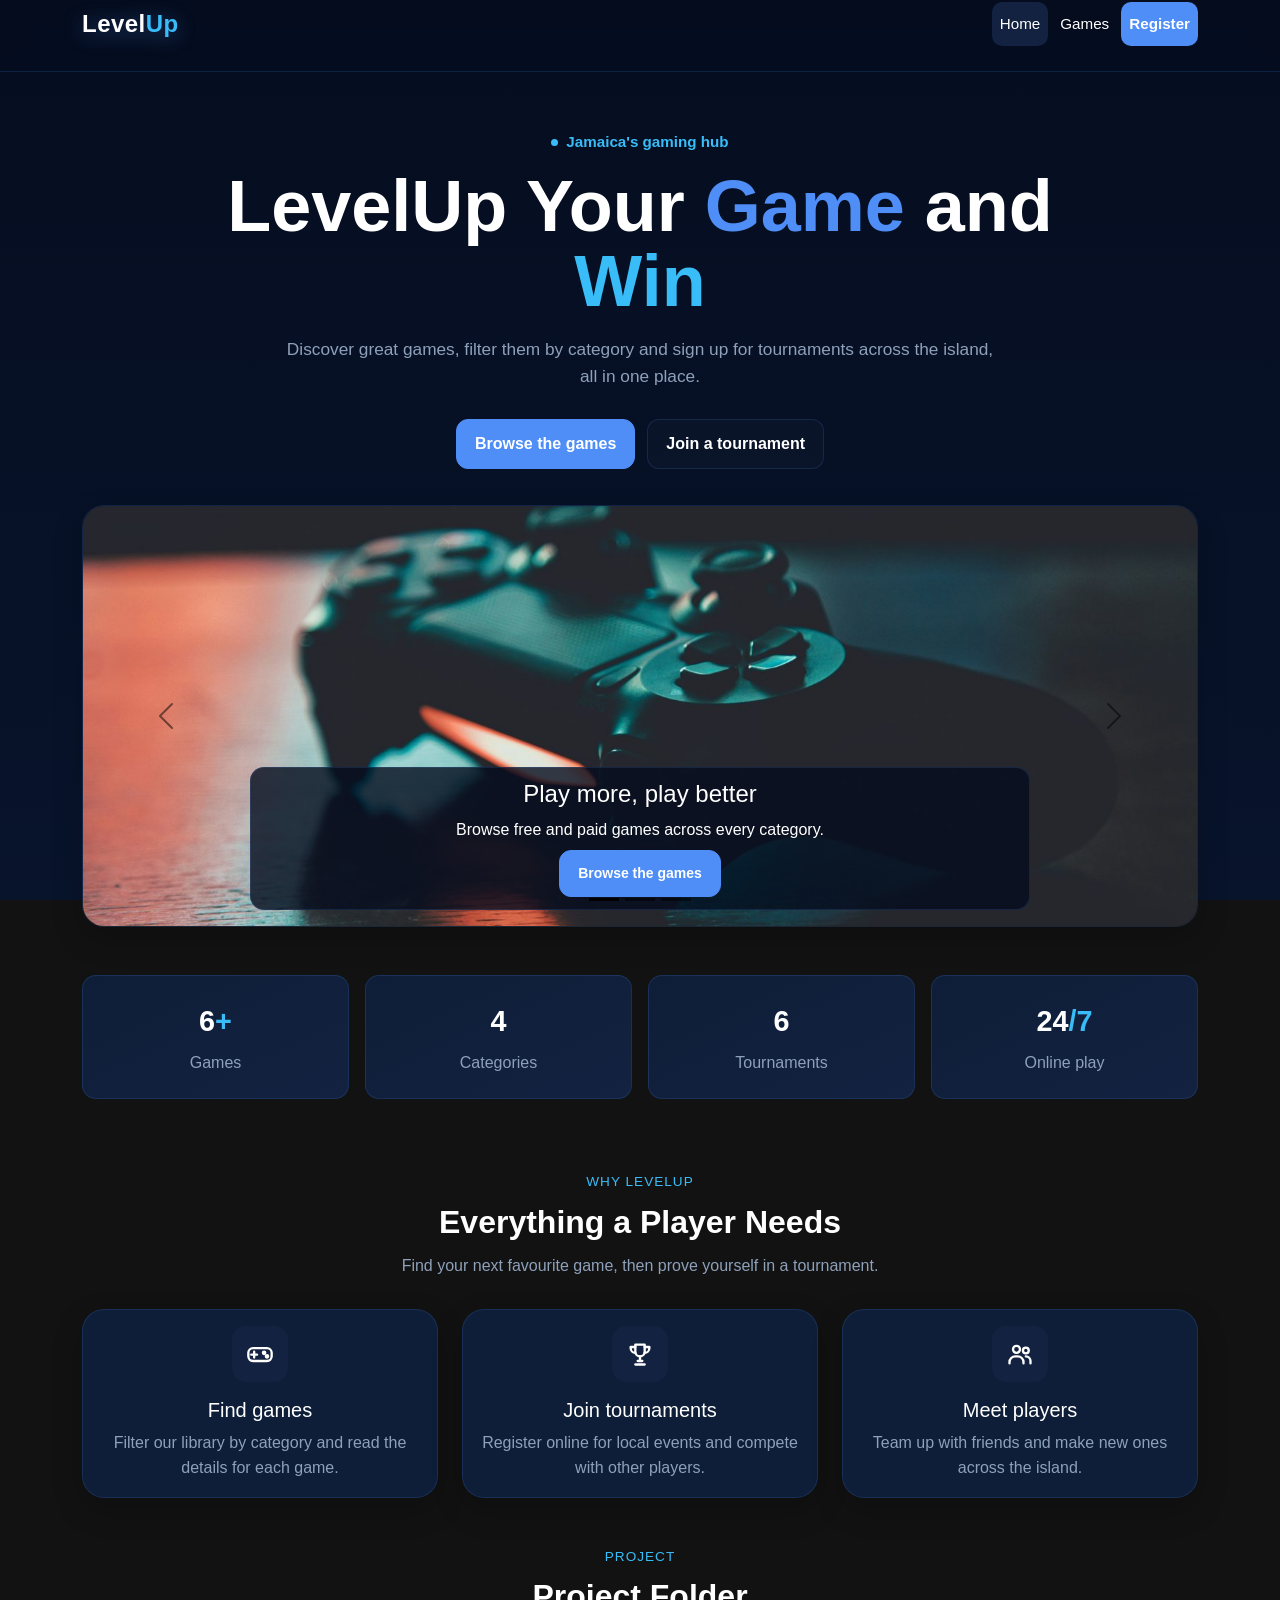
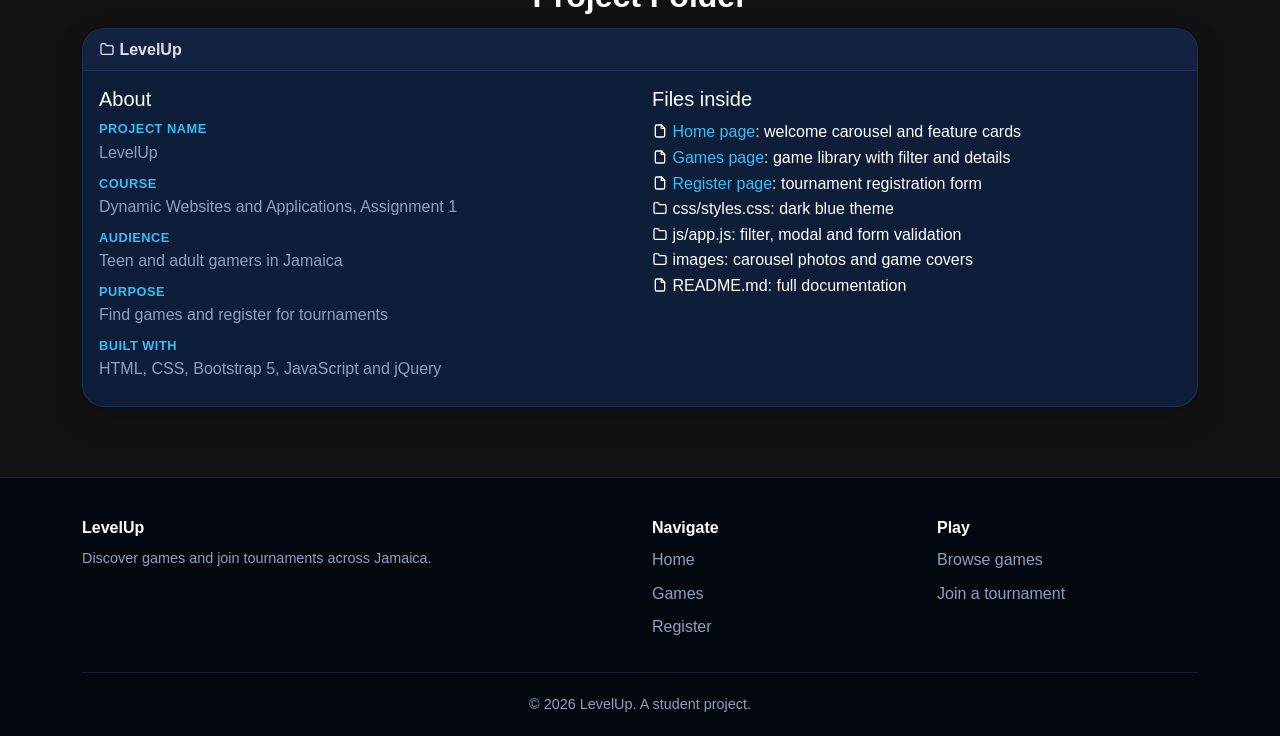
==== index.html @ 5cbb0c81 "Initial commit" ====
<!DOCTYPE html>
<html lang="en" data-bs-theme="dark">
<head>
  <meta charset="UTF-8">
  <meta name="viewport" content="width=device-width, initial-scale=1">
  <title>LevelUp | Home</title>
  <link href="https://cdn.jsdelivr.net/npm/bootstrap@5.3.3/dist/css/bootstrap.min.css" rel="stylesheet">
  <link href="css/styles.css" rel="stylesheet">
</head>
<body>
  <header class="site-header">
    <nav class="navbar navbar-expand-md py-0" aria-label="Main navigation">
      <div class="container">
        <a class="brand navbar-brand" href="home.html">Level<span class="brand-up">Up</span></a>
        <button class="navbar-toggler" type="button" data-bs-toggle="collapse" data-bs-target="#mainNav" aria-controls="mainNav" aria-expanded="false" aria-label="Toggle navigation">
          <span class="navbar-toggler-icon"></span>
        </button>
        <div class="collapse navbar-collapse" id="mainNav">
          <ul class="navbar-nav ms-auto align-items-md-center gap-md-1">
            <li class="nav-item"><a class="nav-link active" aria-current="page" href="home.html">Home</a></li>
            <li class="nav-item"><a class="nav-link" href="games.html">Games</a></li>
            <li class="nav-item"><a class="nav-link nav-cta" href="register.html">Register</a></li>
          </ul>
        </div>
      </div>
    </nav>
  </header>

  <main>
    <!-- Hero -->
    <section class="hero container">
      <div class="hero-inner">
        <div class="hero-badge">Jamaica's gaming hub</div>
        <h1>LevelUp Your <span class="accent">Game</span> and <span class="accent-cyan">Win</span></h1>
        <p class="hero-sub">Discover great games, filter them by category and sign up for tournaments across the island, all in one place.</p>
        <div class="hero-btns">
          <a href="games.html" class="btn btn-main">Browse the games</a>
          <a href="register.html" class="btn btn-outline-light">Join a tournament</a>
        </div>
      </div>
    </section>

    <!-- Bootstrap carousel -->
    <section class="container mb-4" aria-label="Featured highlights">
      <div id="heroCarousel" class="carousel slide">
        <div class="carousel-indicators">
          <button type="button" data-bs-target="#heroCarousel" data-bs-slide-to="0" class="active" aria-current="true" aria-label="Slide 1"></button>
          <button type="button" data-bs-target="#heroCarousel" data-bs-slide-to="1" aria-label="Slide 2"></button>
          <button type="button" data-bs-target="#heroCarousel" data-bs-slide-to="2" aria-label="Slide 3"></button>
        </div>
        <div class="carousel-inner">
          <div class="carousel-item active">
            <img src="images/banner.jpg" class="d-block w-100" alt="A game controller resting on a desk, lit by red and teal light">
            <div class="carousel-caption">
              <h2 class="h4">Play more, play better</h2>
              <p class="d-none d-sm-block mb-2">Browse free and paid games across every category.</p>
              <a href="games.html" class="btn btn-main btn-sm">Browse the games</a>
            </div>
          </div>
          <div class="carousel-item">
            <img src="images/banner-tournaments.jpg" class="d-block w-100" alt="A gold trophy cup on a grey background">
            <div class="carousel-caption">
              <h2 class="h4">Tournaments this month</h2>
              <p class="d-none d-sm-block mb-2">Race, shoot and score your way to the top.</p>
              <a href="register.html" class="btn btn-main btn-sm">Join a tournament</a>
            </div>
          </div>
          <div class="carousel-item">
            <img src="images/banner-community.jpg" class="d-block w-100" alt="Two players wearing headsets and playing games on monitors">
            <div class="carousel-caption">
              <h2 class="h4">Join the community</h2>
              <p class="d-none d-sm-block mb-2">Team up with friends and meet players across the island.</p>
              <a href="register.html" class="btn btn-main btn-sm">Register today</a>
            </div>
          </div>
        </div>
        <button class="carousel-control-prev" type="button" data-bs-target="#heroCarousel" data-bs-slide="prev">
          <span class="carousel-control-prev-icon" aria-hidden="true"></span>
          <span class="visually-hidden">Previous slide</span>
        </button>
        <button class="carousel-control-next" type="button" data-bs-target="#heroCarousel" data-bs-slide="next">
          <span class="carousel-control-next-icon" aria-hidden="true"></span>
          <span class="visually-hidden">Next slide</span>
        </button>
      </div>
    </section>

    <!-- Stats -->
    <section class="container py-4" aria-label="LevelUp at a glance">
      <div class="row g-3">
        <div class="col-6 col-md-3">
          <div class="stat">
            <div class="stat-num">6<span>+</span></div>
            <div class="stat-lbl">Games</div>
          </div>
        </div>
        <div class="col-6 col-md-3">
          <div class="stat">
            <div class="stat-num">4</div>
            <div class="stat-lbl">Categories</div>
          </div>
        </div>
        <div class="col-6 col-md-3">
          <div class="stat">
            <div class="stat-num">6</div>
            <div class="stat-lbl">Tournaments</div>
          </div>
        </div>
        <div class="col-6 col-md-3">
          <div class="stat">
            <div class="stat-num">24<span>/7</span></div>
            <div class="stat-lbl">Online play</div>
          </div>
        </div>
      </div>
    </section>

    <!-- Features -->
    <section class="container py-5">
      <div class="sec-eyebrow">Why LevelUp</div>
      <h2 class="sec-title">Everything a Player Needs</h2>
      <p class="sec-sub">Find your next favourite game, then prove yourself in a tournament.</p>
      <div class="row g-4">
        <div class="col-12 col-md-4">
          <article class="card h-100">
            <div class="card-body text-center">
              <div class="card-icon" aria-hidden="true"><svg width="28" height="28" viewBox="0 0 24 24" fill="none" stroke="currentColor" stroke-width="2" stroke-linecap="round" stroke-linejoin="round"><rect x="2" y="7" width="20" height="11" rx="4"/><path d="M7 10v5M4.5 12.5h5"/><circle cx="15.5" cy="11" r="1"/><circle cx="18" cy="14" r="1"/></svg></div>
              <h3 class="h5 card-title mt-3">Find games</h3>
              <p class="card-text">Filter our library by category and read the details for each game.</p>
            </div>
          </article>
        </div>
        <div class="col-12 col-md-4">
          <article class="card h-100">
            <div class="card-body text-center">
              <div class="card-icon" aria-hidden="true"><svg width="28" height="28" viewBox="0 0 24 24" fill="none" stroke="currentColor" stroke-width="2" stroke-linecap="round" stroke-linejoin="round"><path d="M8 4h8v6a4 4 0 0 1-8 0z"/><path d="M8 6H4v1a4 4 0 0 0 4 4M16 6h4v1a4 4 0 0 1-4 4M12 14v4M8 21h8M10 18h4"/></svg></div>
              <h3 class="h5 card-title mt-3">Join tournaments</h3>
              <p class="card-text">Register online for local events and compete with other players.</p>
            </div>
          </article>
        </div>
        <div class="col-12 col-md-4">
          <article class="card h-100">
            <div class="card-body text-center">
              <div class="card-icon" aria-hidden="true"><svg width="28" height="28" viewBox="0 0 24 24" fill="none" stroke="currentColor" stroke-width="2" stroke-linecap="round" stroke-linejoin="round"><circle cx="9" cy="8" r="3"/><path d="M3 20v-1a5 5 0 0 1 5-5h2a5 5 0 0 1 5 5v1"/><circle cx="17" cy="9" r="2.5"/><path d="M17 14a4 4 0 0 1 4 4v2"/></svg></div>
              <h3 class="h5 card-title mt-3">Meet players</h3>
              <p class="card-text">Team up with friends and make new ones across the island.</p>
            </div>
          </article>
        </div>
      </div>
    </section>

    <!-- Project folder -->
    <section class="container" aria-labelledby="folderHeading">
      <div class="sec-eyebrow">Project</div>
      <h2 class="sec-title" id="folderHeading">Project Folder</h2>
      <article class="card infobox">
        <div class="card-header fw-bold">
          <span aria-hidden="true"><svg width="1em" height="1em" viewBox="0 0 24 24" fill="none" stroke="currentColor" stroke-width="2" stroke-linecap="round" stroke-linejoin="round" style="vertical-align:-0.125em"><path d="M3 6a2 2 0 0 1 2-2h4l2 3h8a2 2 0 0 1 2 2v9a2 2 0 0 1-2 2H5a2 2 0 0 1-2-2z"/></svg></span> LevelUp
        </div>
        <div class="card-body">
          <div class="row g-4">
            <div class="col-12 col-md-6">
              <h3 class="h5">About</h3>
              <dl class="mb-0">
                <dt>Project name</dt>
                <dd>LevelUp</dd>
                <dt>Course</dt>
                <dd>Dynamic Websites and Applications, Assignment 1</dd>
                <dt>Audience</dt>
                <dd>Teen and adult gamers in Jamaica</dd>
                <dt>Purpose</dt>
                <dd>Find games and register for tournaments</dd>
                <dt>Built with</dt>
                <dd>HTML, CSS, Bootstrap 5, JavaScript and jQuery</dd>
              </dl>
            </div>
            <div class="col-12 col-md-6">
              <h3 class="h5">Files inside</h3>
              <ul class="list-unstyled mb-0">
                <li><span aria-hidden="true"><svg width="1em" height="1em" viewBox="0 0 24 24" fill="none" stroke="currentColor" stroke-width="2" stroke-linecap="round" stroke-linejoin="round" style="vertical-align:-0.125em"><path d="M14 3H7a2 2 0 0 0-2 2v14a2 2 0 0 0 2 2h10a2 2 0 0 0 2-2V8z"/><path d="M14 3v5h5"/></svg></span> <a href="home.html">Home page</a>: welcome carousel and feature cards</li>
                <li><span aria-hidden="true"><svg width="1em" height="1em" viewBox="0 0 24 24" fill="none" stroke="currentColor" stroke-width="2" stroke-linecap="round" stroke-linejoin="round" style="vertical-align:-0.125em"><path d="M14 3H7a2 2 0 0 0-2 2v14a2 2 0 0 0 2 2h10a2 2 0 0 0 2-2V8z"/><path d="M14 3v5h5"/></svg></span> <a href="games.html">Games page</a>: game library with filter and details</li>
                <li><span aria-hidden="true"><svg width="1em" height="1em" viewBox="0 0 24 24" fill="none" stroke="currentColor" stroke-width="2" stroke-linecap="round" stroke-linejoin="round" style="vertical-align:-0.125em"><path d="M14 3H7a2 2 0 0 0-2 2v14a2 2 0 0 0 2 2h10a2 2 0 0 0 2-2V8z"/><path d="M14 3v5h5"/></svg></span> <a href="register.html">Register page</a>: tournament registration form</li>
                <li><span aria-hidden="true"><svg width="1em" height="1em" viewBox="0 0 24 24" fill="none" stroke="currentColor" stroke-width="2" stroke-linecap="round" stroke-linejoin="round" style="vertical-align:-0.125em"><path d="M3 6a2 2 0 0 1 2-2h4l2 3h8a2 2 0 0 1 2 2v9a2 2 0 0 1-2 2H5a2 2 0 0 1-2-2z"/></svg></span> css/styles.css: dark blue theme</li>
                <li><span aria-hidden="true"><svg width="1em" height="1em" viewBox="0 0 24 24" fill="none" stroke="currentColor" stroke-width="2" stroke-linecap="round" stroke-linejoin="round" style="vertical-align:-0.125em"><path d="M3 6a2 2 0 0 1 2-2h4l2 3h8a2 2 0 0 1 2 2v9a2 2 0 0 1-2 2H5a2 2 0 0 1-2-2z"/></svg></span> js/app.js: filter, modal and form validation</li>
                <li><span aria-hidden="true"><svg width="1em" height="1em" viewBox="0 0 24 24" fill="none" stroke="currentColor" stroke-width="2" stroke-linecap="round" stroke-linejoin="round" style="vertical-align:-0.125em"><path d="M3 6a2 2 0 0 1 2-2h4l2 3h8a2 2 0 0 1 2 2v9a2 2 0 0 1-2 2H5a2 2 0 0 1-2-2z"/></svg></span> images: carousel photos and game covers</li>
                <li><span aria-hidden="true"><svg width="1em" height="1em" viewBox="0 0 24 24" fill="none" stroke="currentColor" stroke-width="2" stroke-linecap="round" stroke-linejoin="round" style="vertical-align:-0.125em"><path d="M14 3H7a2 2 0 0 0-2 2v14a2 2 0 0 0 2 2h10a2 2 0 0 0 2-2V8z"/><path d="M14 3v5h5"/></svg></span> README.md: full documentation</li>
              </ul>
            </div>
          </div>
        </div>
      </article>
    </section>
  </main>

  <footer class="site-footer">
    <div class="container">
      <div class="row g-4">
        <div class="col-12 col-md-6">
          <h2>LevelUp</h2>
          <p>Discover games and join tournaments across Jamaica.</p>
        </div>
        <div class="col-6 col-md-3">
          <h2>Navigate</h2>
          <a href="home.html">Home</a>
          <a href="games.html">Games</a>
          <a href="register.html">Register</a>
        </div>
        <div class="col-6 col-md-3">
          <h2>Play</h2>
          <a href="games.html">Browse games</a>
          <a href="register.html">Join a tournament</a>
        </div>
      </div>
      <div class="footer-bottom">
        <p class="mb-0">&copy; 2026 LevelUp. A student project.</p>
      </div>
    </div>
  </footer>

  <button type="button" class="scroll-top" id="scrollTop" aria-label="Back to top">&#8593;</button>

  <script src="https://code.jquery.com/jquery-3.7.1.min.js"></script>
  <script src="https://cdn.jsdelivr.net/npm/bootstrap@5.3.3/dist/js/bootstrap.bundle.min.js"></script>
  <script src="js/app.js"></script>
</body>
</html>
---- css/styles.css ----
/* LevelUp: dark navy theme with blue and cyan accents, layered on Bootstrap 5 */

:root {
  --bg: #050d1f;
  --bg2: #08142c;
  --card: #0e1e38;
  --card2: #132240;
  --blue: #4f8ef7;
  --blue2: #2e6fe0;
  --cyan: #38bdf8;
  --text: #ffffff;
  --muted: #8ea0ba;
  --border: rgba(79, 142, 247, 0.16);
  --radius: 14px;
  --radius-lg: 22px;
  --shadow: 0 12px 30px rgba(0, 0, 0, 0.22);
}

html {
}

body {
  background: linear-gradient(180deg, var(--bg), var(--bg2));
  background-attachment: fixed;
  color: var(--text);
  font-family: "Segoe UI", Arial, sans-serif;
  line-height: 1.6;
  min-height: 100vh;
}

a {
  color: var(--cyan);
  text-decoration: none;
}

h1, h2, h3, h4, h5 {
  font-weight: 800;
}

/* Keyboard focus is always visible */
a:focus-visible,
button:focus-visible,
input:focus-visible,
select:focus-visible,
textarea:focus-visible {
  outline: 3px solid var(--cyan);
  outline-offset: 2px;
}

/* ---------- Header and navigation ---------- */
.site-header {
  position: sticky;
  top: 0;
  z-index: 999;
  background: rgba(5, 13, 31, 0.88);
  backdrop-filter: blur(12px);
  border-bottom: 1px solid var(--border);
  min-height: 72px;
}

.brand {
  font-size: 1.5rem;
  font-weight: 900;
  letter-spacing: 0.02em;
  color: var(--text);
  filter: drop-shadow(0 3px 10px rgba(79, 142, 247, 0.45));
}

.brand .brand-up {
  color: var(--cyan);
}

.site-header .nav-link {
  color: var(--text);
  padding: 10px 14px;
  border-radius: 10px;
  font-size: 0.95rem;
}

.site-header .nav-cta {
  background: var(--blue);
  color: #fff;
  font-weight: 700;
}

/* ---------- Buttons ---------- */
.btn {
  border-radius: 12px;
  font-weight: 700;
  padding: 12px 18px;
}

.btn-main {
  background: var(--blue);
  border-color: var(--blue);
  color: #fff;
}

.btn-outline-light {
  border: 1px solid var(--border);
  background: rgba(255, 255, 255, 0.02);
  color: var(--text);
}

/* ---------- Hero ---------- */
.hero {
  padding: 56px 0 36px;
  text-align: center;
}

.hero-inner {
  max-width: 850px;
  margin: auto;
}

.hero-badge {
  display: inline-flex;
  align-items: center;
  gap: 8px;
  color: var(--cyan);
  font-weight: 700;
  font-size: 0.95rem;
  margin-bottom: 14px;
}

.hero-badge::before {
  content: "";
  width: 7px;
  height: 7px;
  border-radius: 50%;
  background: var(--cyan);
}

.hero h1 {
  font-size: clamp(2.3rem, 6vw, 4.5rem);
  line-height: 1.05;
  margin-bottom: 16px;
}

.accent {
  color: var(--blue);
}

.accent-cyan {
  color: var(--cyan);
}

.hero-sub {
  color: var(--muted);
  max-width: 720px;
  margin: auto;
  font-size: 1.08rem;
}

.hero-btns {
  margin-top: 28px;
  display: flex;
  justify-content: center;
  gap: 12px;
  flex-wrap: wrap;
}

/* ---------- Carousel ---------- */
.carousel-inner {
  border-radius: var(--radius-lg);
  border: 1px solid var(--border);
  box-shadow: var(--shadow);
}

.carousel-item img {
  max-height: 420px;
  object-fit: cover;
}

.carousel-caption {
  color: #ffffff;
  background: rgba(5, 13, 31, 0.8);
  border: 1px solid var(--border);
  border-radius: var(--radius);
  bottom: 1rem;
  padding: 0.75rem 1rem;
}

.carousel-indicators [data-bs-target] {
  background-color: var(--cyan);
}

/* ---------- Stats ---------- */
.stat {
  background: linear-gradient(155deg, var(--card), var(--card2));
  padding: 22px;
  border-radius: var(--radius);
  text-align: center;
  border: 1px solid var(--border);
  position: relative;
  overflow: hidden;
  height: 100%;
}

.stat-num {
  font-size: 1.8rem;
  font-weight: 900;
}

.stat-num span {
  color: var(--cyan);
}

.stat-lbl {
  color: var(--muted);
  margin-top: 6px;
}

/* ---------- Section headings ---------- */
.sec-eyebrow {
  color: var(--cyan);
  text-transform: uppercase;
  font-size: 0.85rem;
  letter-spacing: 1px;
  margin-bottom: 10px;
  text-align: center;
}

.sec-title {
  text-align: center;
  font-size: 2rem;
  margin-bottom: 12px;
}

.sec-sub {
  color: var(--muted);
  text-align: center;
  max-width: 700px;
  margin: 0 auto 30px;
}

.page-header {
  padding: 40px 0 24px;
  border-bottom: 1px solid var(--border);
  margin-bottom: 28px;
}

.page-header h1 {
  font-size: clamp(1.8rem, 4vw, 2.8rem);
  margin-bottom: 8px;
}

.page-header p {
  color: var(--muted);
  margin-bottom: 0;
}

/* ---------- Cards ---------- */
.card {
  --bs-card-bg: var(--card);
  --bs-card-color: var(--text);
  --bs-card-border-color: var(--border);
  --bs-card-cap-bg: var(--card2);
  border-radius: var(--radius-lg);
  box-shadow: var(--shadow);
}

.card-header {
  border-bottom: 1px solid var(--border);
  border-radius: var(--radius-lg) var(--radius-lg) 0 0 !important;
}

.card-text {
  color: var(--muted);
}

.card-icon,
.game-icon {
  width: 56px;
  height: 56px;
  display: grid;
  place-items: center;
  margin: 0 auto 6px;
  border-radius: 14px;
  background: var(--card2);
  font-size: 1.8rem;
}

.infobox dt {
  color: var(--cyan);
  font-size: 0.8rem;
  text-transform: uppercase;
  letter-spacing: 0.5px;
}

.infobox dd {
  color: var(--muted);
}

/* ---------- Forms ---------- */
.form-label {
  font-size: 0.85rem;
  font-weight: 600;
  color: var(--muted);
  text-transform: uppercase;
  letter-spacing: 0.4px;
}

.form-control,
.form-select {
  background-color: var(--bg2);
  border: 1px solid var(--border);
  border-radius: 10px;
  color: var(--text);
  padding: 10px 14px;
}

.form-control:focus,
.form-select:focus {
  background-color: var(--bg2);
  border-color: var(--blue);
  box-shadow: 0 0 0 0.2rem rgba(79, 142, 247, 0.25);
  color: var(--text);
}

.form-check-input:checked {
  background-color: var(--blue);
  border-color: var(--blue);
}

.form-panel {
  background: var(--card);
  border: 1px solid var(--border);
  border-radius: var(--radius-lg);
  padding: 32px;
  box-shadow: var(--shadow);
}

/* ---------- Modal and toast ---------- */
.modal-content {
  background: var(--card);
  color: var(--text);
  border: 1px solid var(--border);
  border-radius: var(--radius-lg);
  box-shadow: 0 20px 60px rgba(0, 0, 0, 0.5);
}

.modal-header,
.modal-footer {
  border-color: var(--border);
}

.toast {
  border-radius: var(--radius);
}

/* ---------- Footer ---------- */
.site-footer {
  margin-top: 70px;
  background: #030810;
  border-top: 1px solid var(--border);
  padding: 40px 0 20px;
}

.site-footer h2 {
  font-size: 1rem;
  margin-bottom: 10px;
}

.site-footer a {
  display: block;
  color: var(--muted);
  margin-bottom: 8px;
}

.site-footer p {
  color: var(--muted);
  font-size: 0.9rem;
}

.footer-bottom {
  margin-top: 24px;
  padding-top: 20px;
  border-top: 1px solid var(--border);
  text-align: center;
  color: var(--muted);
  font-size: 0.85rem;
}

/* ---------- Scroll to top ---------- */
.scroll-top {
  position: fixed;
  bottom: 24px;
  right: 24px;
  width: 42px;
  height: 42px;
  border-radius: 50%;
  background: var(--card2);
  border: 1px solid var(--border);
  color: var(--text);
  font-size: 1.1rem;
  display: none;
  align-items: center;
  justify-content: center;
  z-index: 900;
}

main {
}

@media (max-width: 767.98px) {
  .site-header .navbar-collapse {
    padding: 12px 0;
  }

  .hero {
    padding-top: 32px;
  }

  .form-panel {
    padding: 24px 18px;
  }
}

/* On phones the carousel caption sits under the picture instead of covering it */
@media (max-width: 575.98px) {
  .carousel-caption {
    position: static;
    border: 0;
    border-radius: 0;
    background: var(--card);
    padding: 1rem;
  }
}

/* Game cover pictures on the cards */
.game-cover {
  height: 180px;
  object-fit: cover;
}

/* Carousel writing is always white */
.carousel .carousel-caption,
.carousel .carousel-caption h2,
.carousel .carousel-caption p {
  color: #ffffff;
}

/* ---------- Plain states: no hover effects or animations ---------- */
a:hover { color: var(--cyan); }
.btn-main:hover { background: var(--blue); border-color: var(--blue); color: #fff; }
.btn-outline-light:hover { background: rgba(255, 255, 255, 0.02); border-color: var(--border); color: var(--text); }
.site-header .nav-link.active { background: var(--card2); }
.site-header .nav-link:not(.active):not(.nav-cta):hover { background: none; color: var(--text); }
.site-header .nav-cta:hover { background: var(--blue); color: #fff; }
.site-footer a:hover { color: var(--muted); }
.carousel-item { transition: none; }
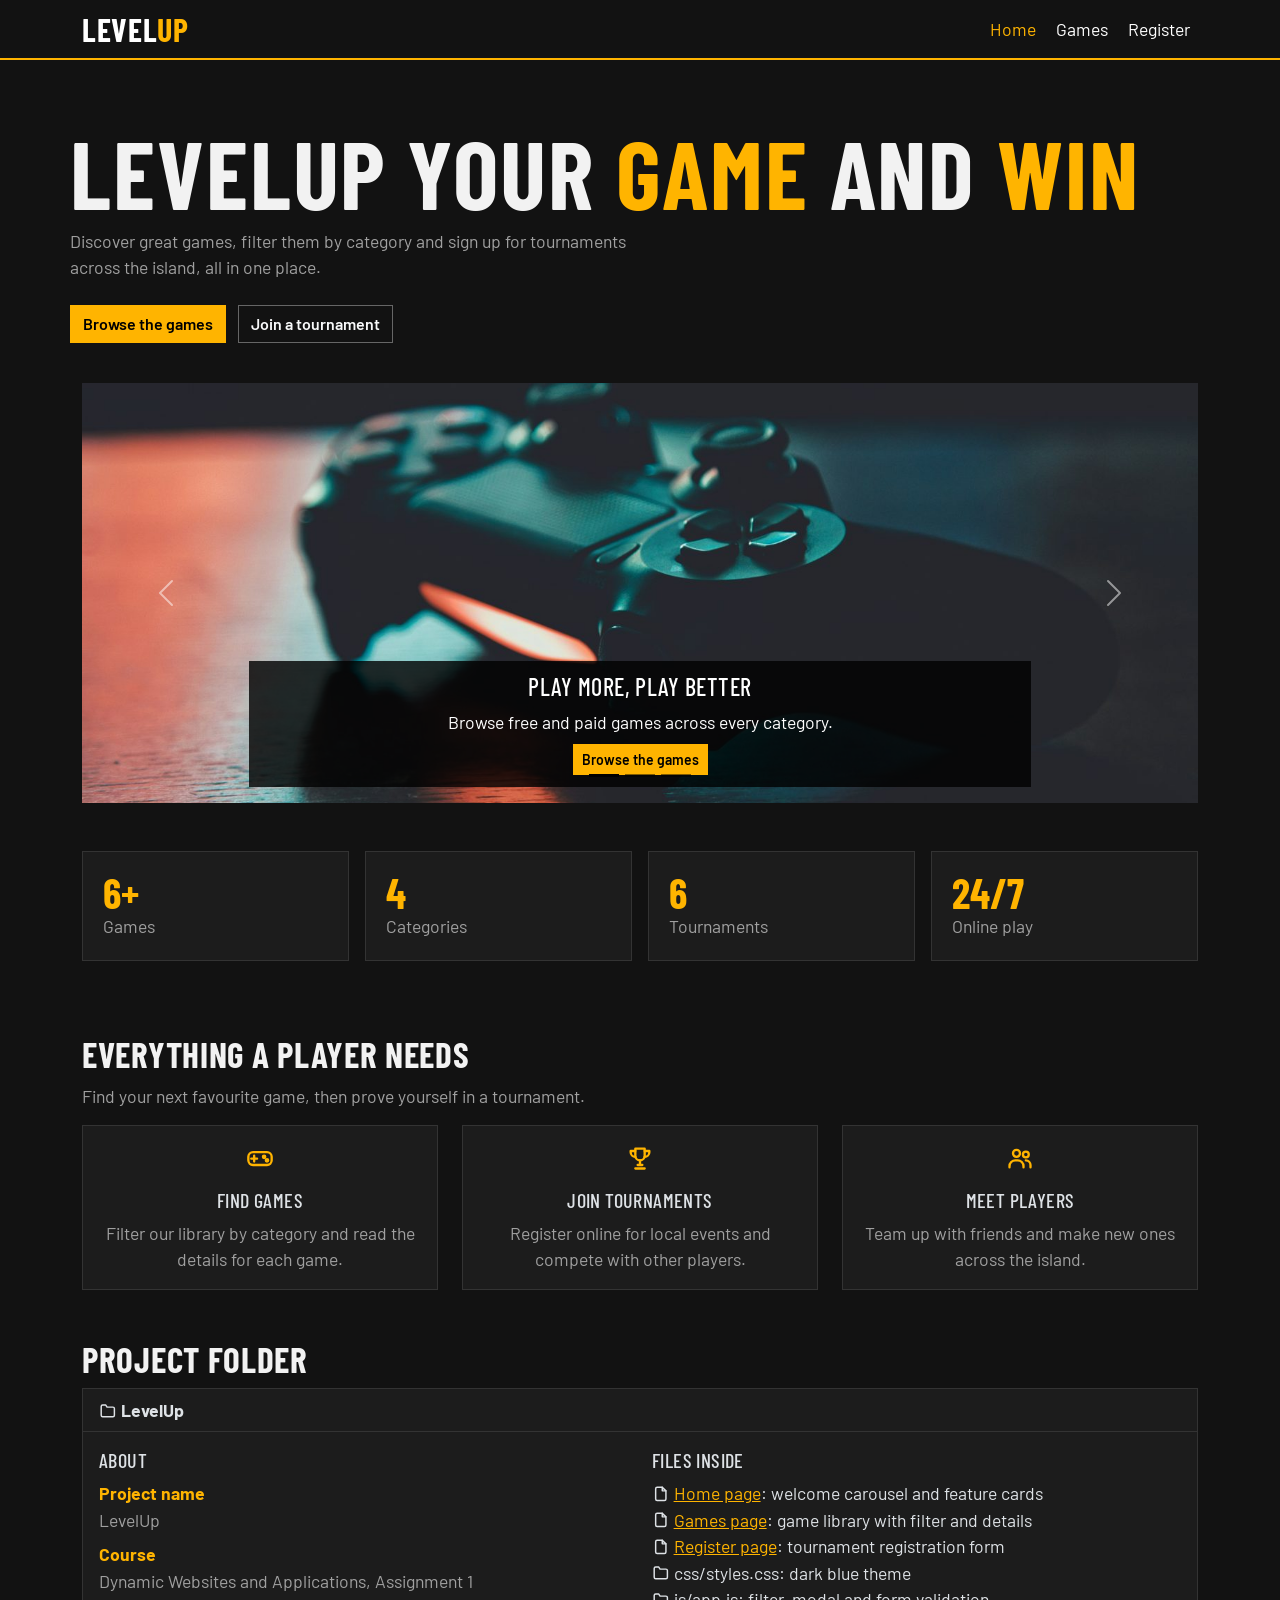
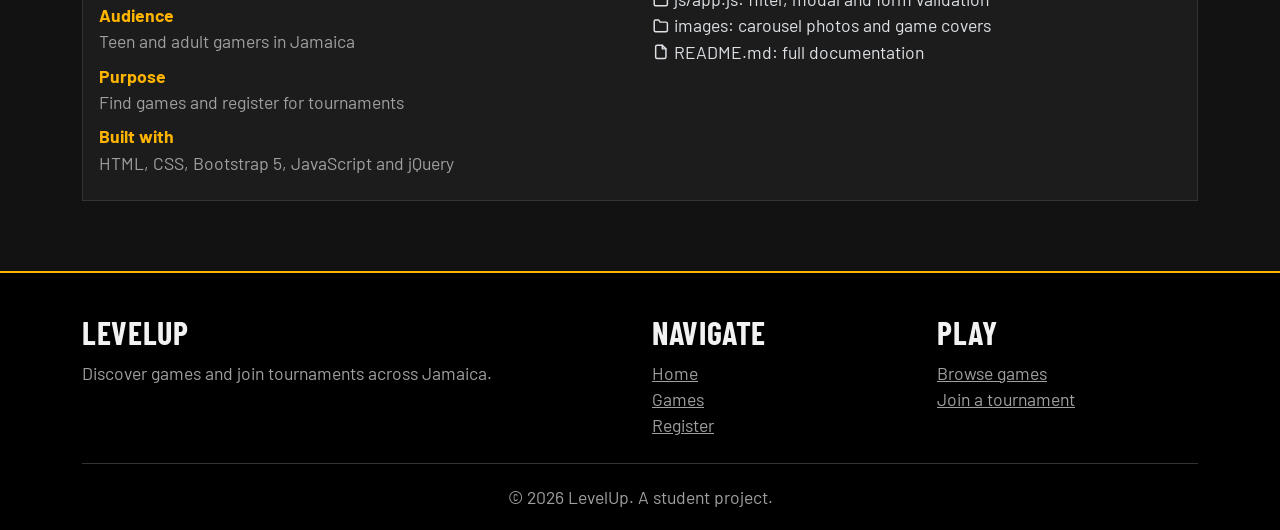
==== commit 94e537c7: "Style Changes and propper labeling" ====
--- a/index.html
+++ b/index.html
@@ -4,34 +4,37 @@
   <meta charset="UTF-8">
   <meta name="viewport" content="width=device-width, initial-scale=1">
   <title>LevelUp | Home</title>
+  <!-- Styles: Bootstrap, then the fonts, then our own file last so it can override Bootstrap -->
   <link href="https://cdn.jsdelivr.net/npm/bootstrap@5.3.3/dist/css/bootstrap.min.css" rel="stylesheet">
+  <link href="https://fonts.googleapis.com/css2?family=Barlow:wght@400;600&family=Barlow+Condensed:wght@700&display=swap" rel="stylesheet">
   <link href="css/styles.css" rel="stylesheet">
 </head>
 <body>
+  <!-- Navigation bar (the same on every page) -->
   <header class="site-header">
     <nav class="navbar navbar-expand-md py-0" aria-label="Main navigation">
       <div class="container">
-        <a class="brand navbar-brand" href="home.html">Level<span class="brand-up">Up</span></a>
+        <a class="brand navbar-brand" href="index.html">Level<span class="brand-up">Up</span></a>
         <button class="navbar-toggler" type="button" data-bs-toggle="collapse" data-bs-target="#mainNav" aria-controls="mainNav" aria-expanded="false" aria-label="Toggle navigation">
           <span class="navbar-toggler-icon"></span>
         </button>
         <div class="collapse navbar-collapse" id="mainNav">
           <ul class="navbar-nav ms-auto align-items-md-center gap-md-1">
-            <li class="nav-item"><a class="nav-link active" aria-current="page" href="home.html">Home</a></li>
+            <li class="nav-item"><a class="nav-link active" aria-current="page" href="index.html">Home</a></li>
             <li class="nav-item"><a class="nav-link" href="games.html">Games</a></li>
-            <li class="nav-item"><a class="nav-link nav-cta" href="register.html">Register</a></li>
+            <li class="nav-item"><a class="nav-link" href="register.html">Register</a></li>
           </ul>
         </div>
       </div>
     </nav>
   </header>
 
+  <!-- Main content of this page -->
   <main>
     <!-- Hero -->
     <section class="hero container">
       <div class="hero-inner">
-        <div class="hero-badge">Jamaica's gaming hub</div>
-        <h1>LevelUp Your <span class="accent">Game</span> and <span class="accent-cyan">Win</span></h1>
+        <h1>LevelUp Your <span class="accent">Game</span> and <span class="accent">Win</span></h1>
         <p class="hero-sub">Discover great games, filter them by category and sign up for tournaments across the island, all in one place.</p>
         <div class="hero-btns">
           <a href="games.html" class="btn btn-main">Browse the games</a>
@@ -117,7 +120,6 @@
 
     <!-- Features -->
     <section class="container py-5">
-      <div class="sec-eyebrow">Why LevelUp</div>
       <h2 class="sec-title">Everything a Player Needs</h2>
       <p class="sec-sub">Find your next favourite game, then prove yourself in a tournament.</p>
       <div class="row g-4">
@@ -153,7 +155,6 @@
 
     <!-- Project folder -->
     <section class="container" aria-labelledby="folderHeading">
-      <div class="sec-eyebrow">Project</div>
       <h2 class="sec-title" id="folderHeading">Project Folder</h2>
       <article class="card infobox">
         <div class="card-header fw-bold">
@@ -179,7 +180,7 @@
             <div class="col-12 col-md-6">
               <h3 class="h5">Files inside</h3>
               <ul class="list-unstyled mb-0">
-                <li><span aria-hidden="true"><svg width="1em" height="1em" viewBox="0 0 24 24" fill="none" stroke="currentColor" stroke-width="2" stroke-linecap="round" stroke-linejoin="round" style="vertical-align:-0.125em"><path d="M14 3H7a2 2 0 0 0-2 2v14a2 2 0 0 0 2 2h10a2 2 0 0 0 2-2V8z"/><path d="M14 3v5h5"/></svg></span> <a href="home.html">Home page</a>: welcome carousel and feature cards</li>
+                <li><span aria-hidden="true"><svg width="1em" height="1em" viewBox="0 0 24 24" fill="none" stroke="currentColor" stroke-width="2" stroke-linecap="round" stroke-linejoin="round" style="vertical-align:-0.125em"><path d="M14 3H7a2 2 0 0 0-2 2v14a2 2 0 0 0 2 2h10a2 2 0 0 0 2-2V8z"/><path d="M14 3v5h5"/></svg></span> <a href="index.html">Home page</a>: welcome carousel and feature cards</li>
                 <li><span aria-hidden="true"><svg width="1em" height="1em" viewBox="0 0 24 24" fill="none" stroke="currentColor" stroke-width="2" stroke-linecap="round" stroke-linejoin="round" style="vertical-align:-0.125em"><path d="M14 3H7a2 2 0 0 0-2 2v14a2 2 0 0 0 2 2h10a2 2 0 0 0 2-2V8z"/><path d="M14 3v5h5"/></svg></span> <a href="games.html">Games page</a>: game library with filter and details</li>
                 <li><span aria-hidden="true"><svg width="1em" height="1em" viewBox="0 0 24 24" fill="none" stroke="currentColor" stroke-width="2" stroke-linecap="round" stroke-linejoin="round" style="vertical-align:-0.125em"><path d="M14 3H7a2 2 0 0 0-2 2v14a2 2 0 0 0 2 2h10a2 2 0 0 0 2-2V8z"/><path d="M14 3v5h5"/></svg></span> <a href="register.html">Register page</a>: tournament registration form</li>
                 <li><span aria-hidden="true"><svg width="1em" height="1em" viewBox="0 0 24 24" fill="none" stroke="currentColor" stroke-width="2" stroke-linecap="round" stroke-linejoin="round" style="vertical-align:-0.125em"><path d="M3 6a2 2 0 0 1 2-2h4l2 3h8a2 2 0 0 1 2 2v9a2 2 0 0 1-2 2H5a2 2 0 0 1-2-2z"/></svg></span> css/styles.css: dark blue theme</li>
@@ -194,6 +195,7 @@
     </section>
   </main>
 
+  <!-- Footer (the same on every page) -->
   <footer class="site-footer">
     <div class="container">
       <div class="row g-4">
@@ -203,7 +205,7 @@
         </div>
         <div class="col-6 col-md-3">
           <h2>Navigate</h2>
-          <a href="home.html">Home</a>
+          <a href="index.html">Home</a>
           <a href="games.html">Games</a>
           <a href="register.html">Register</a>
         </div>
@@ -219,8 +221,10 @@
     </div>
   </footer>
 
+  <!-- Back to top button (shown by app.js after scrolling) -->
   <button type="button" class="scroll-top" id="scrollTop" aria-label="Back to top">&#8593;</button>
 
+  <!-- Scripts: jQuery, Bootstrap, then our own code -->
   <script src="https://code.jquery.com/jquery-3.7.1.min.js"></script>
   <script src="https://cdn.jsdelivr.net/npm/bootstrap@5.3.3/dist/js/bootstrap.bundle.min.js"></script>
   <script src="js/app.js"></script>
--- a/css/styles.css
+++ b/css/styles.css
@@ -1,237 +1,118 @@
-/* LevelUp: dark navy theme with blue and cyan accents, layered on Bootstrap 5 */
-
+/*
+  LevelUp styles
+  Bootstrap does the layout; this file only sets the look (colours, fonts, shapes).
+  Order: variables, base, header, buttons, hero and headings, carousel,
+  stats, cards, form, modal and toast, footer, back to top.
+*/
+
+/* ---------- Colours used everywhere (change them here) ---------- */
 :root {
-  --bg: #050d1f;
-  --bg2: #08142c;
-  --card: #0e1e38;
-  --card2: #132240;
-  --blue: #4f8ef7;
-  --blue2: #2e6fe0;
-  --cyan: #38bdf8;
-  --text: #ffffff;
-  --muted: #8ea0ba;
-  --border: rgba(79, 142, 247, 0.16);
-  --radius: 14px;
-  --radius-lg: 22px;
-  --shadow: 0 12px 30px rgba(0, 0, 0, 0.22);
-}
-
-html {
-}
-
+  --bg: #121212;
+  --card: #1c1c1c;
+  --border: #333333;
+  --accent: #ffb400;
+  --muted: #a0a0a0;
+}
+
+/* ---------- Base: page background, text and fonts ---------- */
 body {
-  background: linear-gradient(180deg, var(--bg), var(--bg2));
-  background-attachment: fixed;
-  color: var(--text);
-  font-family: "Segoe UI", Arial, sans-serif;
-  line-height: 1.6;
-  min-height: 100vh;
+  background: var(--bg);
+  color: #f2f2f2;
+  font-family: "Barlow", Arial, sans-serif;
+  font-size: 1.1rem;
+}
+
+h1, h2, h3, h4, h5, .brand {
+  font-family: "Barlow Condensed", Arial, sans-serif;
+  font-weight: 700;
+  text-transform: uppercase;
+  letter-spacing: 0.02em;
 }
 
 a {
-  color: var(--cyan);
-  text-decoration: none;
-}
-
-h1, h2, h3, h4, h5 {
-  font-weight: 800;
-}
-
-/* Keyboard focus is always visible */
+  color: var(--accent);
+}
+
 a:focus-visible,
 button:focus-visible,
 input:focus-visible,
-select:focus-visible,
-textarea:focus-visible {
-  outline: 3px solid var(--cyan);
+select:focus-visible {
+  outline: 3px solid var(--accent);
   outline-offset: 2px;
 }
 
-/* ---------- Header and navigation ---------- */
+/* ---------- Header: sticky navbar with an amber line under it ---------- */
 .site-header {
   position: sticky;
   top: 0;
   z-index: 999;
-  background: rgba(5, 13, 31, 0.88);
-  backdrop-filter: blur(12px);
-  border-bottom: 1px solid var(--border);
-  min-height: 72px;
+  background: var(--bg);
+  border-bottom: 2px solid var(--accent);
 }
 
 .brand {
-  font-size: 1.5rem;
-  font-weight: 900;
-  letter-spacing: 0.02em;
-  color: var(--text);
-  filter: drop-shadow(0 3px 10px rgba(79, 142, 247, 0.45));
-}
-
-.brand .brand-up {
-  color: var(--cyan);
+  font-size: 2rem;
+  color: #fff;
+}
+
+.brand-up {
+  color: var(--accent);
 }
 
 .site-header .nav-link {
-  color: var(--text);
-  padding: 10px 14px;
-  border-radius: 10px;
-  font-size: 0.95rem;
-}
-
-.site-header .nav-cta {
-  background: var(--blue);
-  color: #fff;
-  font-weight: 700;
-}
-
-/* ---------- Buttons ---------- */
+  color: #fff;
+}
+
+.site-header .nav-link.active {
+  color: var(--accent);
+}
+
+/* ---------- Buttons: .btn-main is the amber button, the filter buttons switch between the two ---------- */
 .btn {
-  border-radius: 12px;
-  font-weight: 700;
-  padding: 12px 18px;
+  border-radius: 0;
+  font-weight: 600;
 }
 
 .btn-main {
-  background: var(--blue);
-  border-color: var(--blue);
-  color: #fff;
+  background: var(--accent);
+  border-color: var(--accent);
+  color: #000;
+}
+
+.btn-main:hover {
+  background: #e6a200;
+  border-color: #e6a200;
+  color: #000;
 }
 
 .btn-outline-light {
-  border: 1px solid var(--border);
-  background: rgba(255, 255, 255, 0.02);
-  color: var(--text);
-}
-
-/* ---------- Hero ---------- */
+  border-color: #666;
+}
+
+/* ---------- Hero (home page) and page titles (games and register) ---------- */
 .hero {
-  padding: 56px 0 36px;
-  text-align: center;
-}
-
-.hero-inner {
-  max-width: 850px;
-  margin: auto;
-}
-
-.hero-badge {
-  display: inline-flex;
-  align-items: center;
-  gap: 8px;
-  color: var(--cyan);
-  font-weight: 700;
-  font-size: 0.95rem;
-  margin-bottom: 14px;
-}
-
-.hero-badge::before {
-  content: "";
-  width: 7px;
-  height: 7px;
-  border-radius: 50%;
-  background: var(--cyan);
+  padding: 64px 0 40px;
 }
 
 .hero h1 {
-  font-size: clamp(2.3rem, 6vw, 4.5rem);
-  line-height: 1.05;
-  margin-bottom: 16px;
+  font-size: clamp(3rem, 8vw, 6rem);
+  line-height: 1;
 }
 
 .accent {
-  color: var(--blue);
-}
-
-.accent-cyan {
-  color: var(--cyan);
+  color: var(--accent);
 }
 
 .hero-sub {
   color: var(--muted);
-  max-width: 720px;
-  margin: auto;
-  font-size: 1.08rem;
+  max-width: 600px;
 }
 
 .hero-btns {
-  margin-top: 28px;
+  margin-top: 24px;
   display: flex;
-  justify-content: center;
   gap: 12px;
   flex-wrap: wrap;
-}
-
-/* ---------- Carousel ---------- */
-.carousel-inner {
-  border-radius: var(--radius-lg);
-  border: 1px solid var(--border);
-  box-shadow: var(--shadow);
-}
-
-.carousel-item img {
-  max-height: 420px;
-  object-fit: cover;
-}
-
-.carousel-caption {
-  color: #ffffff;
-  background: rgba(5, 13, 31, 0.8);
-  border: 1px solid var(--border);
-  border-radius: var(--radius);
-  bottom: 1rem;
-  padding: 0.75rem 1rem;
-}
-
-.carousel-indicators [data-bs-target] {
-  background-color: var(--cyan);
-}
-
-/* ---------- Stats ---------- */
-.stat {
-  background: linear-gradient(155deg, var(--card), var(--card2));
-  padding: 22px;
-  border-radius: var(--radius);
-  text-align: center;
-  border: 1px solid var(--border);
-  position: relative;
-  overflow: hidden;
-  height: 100%;
-}
-
-.stat-num {
-  font-size: 1.8rem;
-  font-weight: 900;
-}
-
-.stat-num span {
-  color: var(--cyan);
-}
-
-.stat-lbl {
-  color: var(--muted);
-  margin-top: 6px;
-}
-
-/* ---------- Section headings ---------- */
-.sec-eyebrow {
-  color: var(--cyan);
-  text-transform: uppercase;
-  font-size: 0.85rem;
-  letter-spacing: 1px;
-  margin-bottom: 10px;
-  text-align: center;
-}
-
-.sec-title {
-  text-align: center;
-  font-size: 2rem;
-  margin-bottom: 12px;
-}
-
-.sec-sub {
-  color: var(--muted);
-  text-align: center;
-  max-width: 700px;
-  margin: 0 auto 30px;
 }
 
 .page-header {
@@ -241,103 +122,130 @@
 }
 
 .page-header h1 {
-  font-size: clamp(1.8rem, 4vw, 2.8rem);
-  margin-bottom: 8px;
-}
-
-.page-header p {
-  color: var(--muted);
-  margin-bottom: 0;
-}
-
-/* ---------- Cards ---------- */
+  font-size: 3rem;
+}
+
+.page-header p,
+.sec-sub {
+  color: var(--muted);
+}
+
+.sec-title {
+  font-size: 2.2rem;
+}
+
+/* ---------- Carousel on the home page ---------- */
+.carousel-item img {
+  max-height: 420px;
+  object-fit: cover;
+}
+
+.carousel-caption,
+.carousel-caption h2,
+.carousel-caption p {
+  color: #fff;
+}
+
+.carousel-caption {
+  background: rgba(0, 0, 0, 0.8);
+  bottom: 1rem;
+  padding: 0.75rem 1rem;
+}
+
+/* Bootstrap's dark mode turns the arrows black, so keep them white */
+[data-bs-theme="dark"] .carousel .carousel-control-prev-icon,
+[data-bs-theme="dark"] .carousel .carousel-control-next-icon {
+  filter: none;
+}
+
+/* ---------- Stats row on the home page ---------- */
+.stat {
+  background: var(--card);
+  border: 1px solid var(--border);
+  padding: 20px;
+}
+
+.stat-num {
+  font-family: "Barlow Condensed", Arial, sans-serif;
+  font-size: 2.6rem;
+  font-weight: 700;
+  color: var(--accent);
+  line-height: 1;
+}
+
+.stat-lbl {
+  color: var(--muted);
+}
+
+/* ---------- Cards: feature cards, game cards and the project folder box ---------- */
 .card {
   --bs-card-bg: var(--card);
-  --bs-card-color: var(--text);
   --bs-card-border-color: var(--border);
-  --bs-card-cap-bg: var(--card2);
-  border-radius: var(--radius-lg);
-  box-shadow: var(--shadow);
-}
-
-.card-header {
-  border-bottom: 1px solid var(--border);
-  border-radius: var(--radius-lg) var(--radius-lg) 0 0 !important;
+  --bs-card-cap-bg: var(--card);
+  border-radius: 0;
 }
 
 .card-text {
   color: var(--muted);
 }
 
-.card-icon,
-.game-icon {
-  width: 56px;
-  height: 56px;
-  display: grid;
-  place-items: center;
-  margin: 0 auto 6px;
-  border-radius: 14px;
-  background: var(--card2);
-  font-size: 1.8rem;
+.card-icon {
+  color: var(--accent);
+}
+
+/* The covers have the game name in the picture, so never crop them */
+.game-cover {
+  aspect-ratio: 4 / 3;
+  object-fit: contain;
+  background: #000;
+  border-radius: 0;
 }
 
 .infobox dt {
-  color: var(--cyan);
-  font-size: 0.8rem;
-  text-transform: uppercase;
-  letter-spacing: 0.5px;
+  color: var(--accent);
 }
 
 .infobox dd {
   color: var(--muted);
 }
 
-/* ---------- Forms ---------- */
-.form-label {
-  font-size: 0.85rem;
-  font-weight: 600;
-  color: var(--muted);
-  text-transform: uppercase;
-  letter-spacing: 0.4px;
-}
-
-.form-control,
-.form-select {
-  background-color: var(--bg2);
-  border: 1px solid var(--border);
-  border-radius: 10px;
-  color: var(--text);
-  padding: 10px 14px;
-}
-
-.form-control:focus,
-.form-select:focus {
-  background-color: var(--bg2);
-  border-color: var(--blue);
-  box-shadow: 0 0 0 0.2rem rgba(79, 142, 247, 0.25);
-  color: var(--text);
-}
-
-.form-check-input:checked {
-  background-color: var(--blue);
-  border-color: var(--blue);
-}
-
+/* ---------- Registration form ---------- */
 .form-panel {
   background: var(--card);
   border: 1px solid var(--border);
-  border-radius: var(--radius-lg);
   padding: 32px;
-  box-shadow: var(--shadow);
-}
-
-/* ---------- Modal and toast ---------- */
+}
+
+.form-label {
+  color: var(--muted);
+}
+
+.form-control,
+.form-select {
+  background-color: var(--bg);
+  border: 1px solid var(--border);
+  border-radius: 0;
+  color: #fff;
+}
+
+.form-control:focus,
+.form-select:focus {
+  background-color: var(--bg);
+  border-color: var(--accent);
+  box-shadow: none;
+  color: #fff;
+}
+
+.form-check-input:checked {
+  background-color: var(--accent);
+  border-color: var(--accent);
+}
+
+/* ---------- Game details popup and the success message ---------- */
 .modal-content {
   background: var(--card);
-  color: var(--text);
   border: 1px solid var(--border);
-  border-radius: var(--radius-lg);
-  box-shadow: 0 20px 60px rgba(0, 0, 0, 0.5);
+  border-radius: 0;
 }
 
 .modal-header,
@@ -346,31 +254,24 @@
 }
 
 .toast {
-  border-radius: var(--radius);
+  border-radius: 0;
 }
 
 /* ---------- Footer ---------- */
 .site-footer {
   margin-top: 70px;
-  background: #030810;
-  border-top: 1px solid var(--border);
+  background: #000;
+  border-top: 2px solid var(--accent);
   padding: 40px 0 20px;
-}
-
-.site-footer h2 {
-  font-size: 1rem;
-  margin-bottom: 10px;
 }
 
 .site-footer a {
   display: block;
   color: var(--muted);
-  margin-bottom: 8px;
 }
 
 .site-footer p {
   color: var(--muted);
-  font-size: 0.9rem;
 }
 
 .footer-bottom {
@@ -378,75 +279,27 @@
   padding-top: 20px;
   border-top: 1px solid var(--border);
   text-align: center;
-  color: var(--muted);
-  font-size: 0.85rem;
-}
-
-/* ---------- Scroll to top ---------- */
+}
+
+/* ---------- Back to top button (hidden until app.js shows it) ---------- */
 .scroll-top {
   position: fixed;
   bottom: 24px;
   right: 24px;
   width: 42px;
   height: 42px;
-  border-radius: 50%;
-  background: var(--card2);
-  border: 1px solid var(--border);
-  color: var(--text);
-  font-size: 1.1rem;
+  background: #000;
+  border: 2px solid var(--accent);
+  color: #fff;
   display: none;
   align-items: center;
   justify-content: center;
   z-index: 900;
 }
 
-main {
-}
-
-@media (max-width: 767.98px) {
-  .site-header .navbar-collapse {
-    padding: 12px 0;
-  }
-
-  .hero {
-    padding-top: 32px;
-  }
-
-  .form-panel {
-    padding: 24px 18px;
-  }
-}
-
-/* On phones the carousel caption sits under the picture instead of covering it */
+/* ---------- Small screens: the carousel caption sits under the picture ---------- */
 @media (max-width: 575.98px) {
   .carousel-caption {
     position: static;
-    border: 0;
-    border-radius: 0;
-    background: var(--card);
-    padding: 1rem;
   }
 }
-
-/* Game cover pictures on the cards */
-.game-cover {
-  height: 180px;
-  object-fit: cover;
-}
-
-/* Carousel writing is always white */
-.carousel .carousel-caption,
-.carousel .carousel-caption h2,
-.carousel .carousel-caption p {
-  color: #ffffff;
-}
-
-/* ---------- Plain states: no hover effects or animations ---------- */
-a:hover { color: var(--cyan); }
-.btn-main:hover { background: var(--blue); border-color: var(--blue); color: #fff; }
-.btn-outline-light:hover { background: rgba(255, 255, 255, 0.02); border-color: var(--border); color: var(--text); }
-.site-header .nav-link.active { background: var(--card2); }
-.site-header .nav-link:not(.active):not(.nav-cta):hover { background: none; color: var(--text); }
-.site-header .nav-cta:hover { background: var(--blue); color: #fff; }
-.site-footer a:hover { color: var(--muted); }
-.carousel-item { transition: none; }
